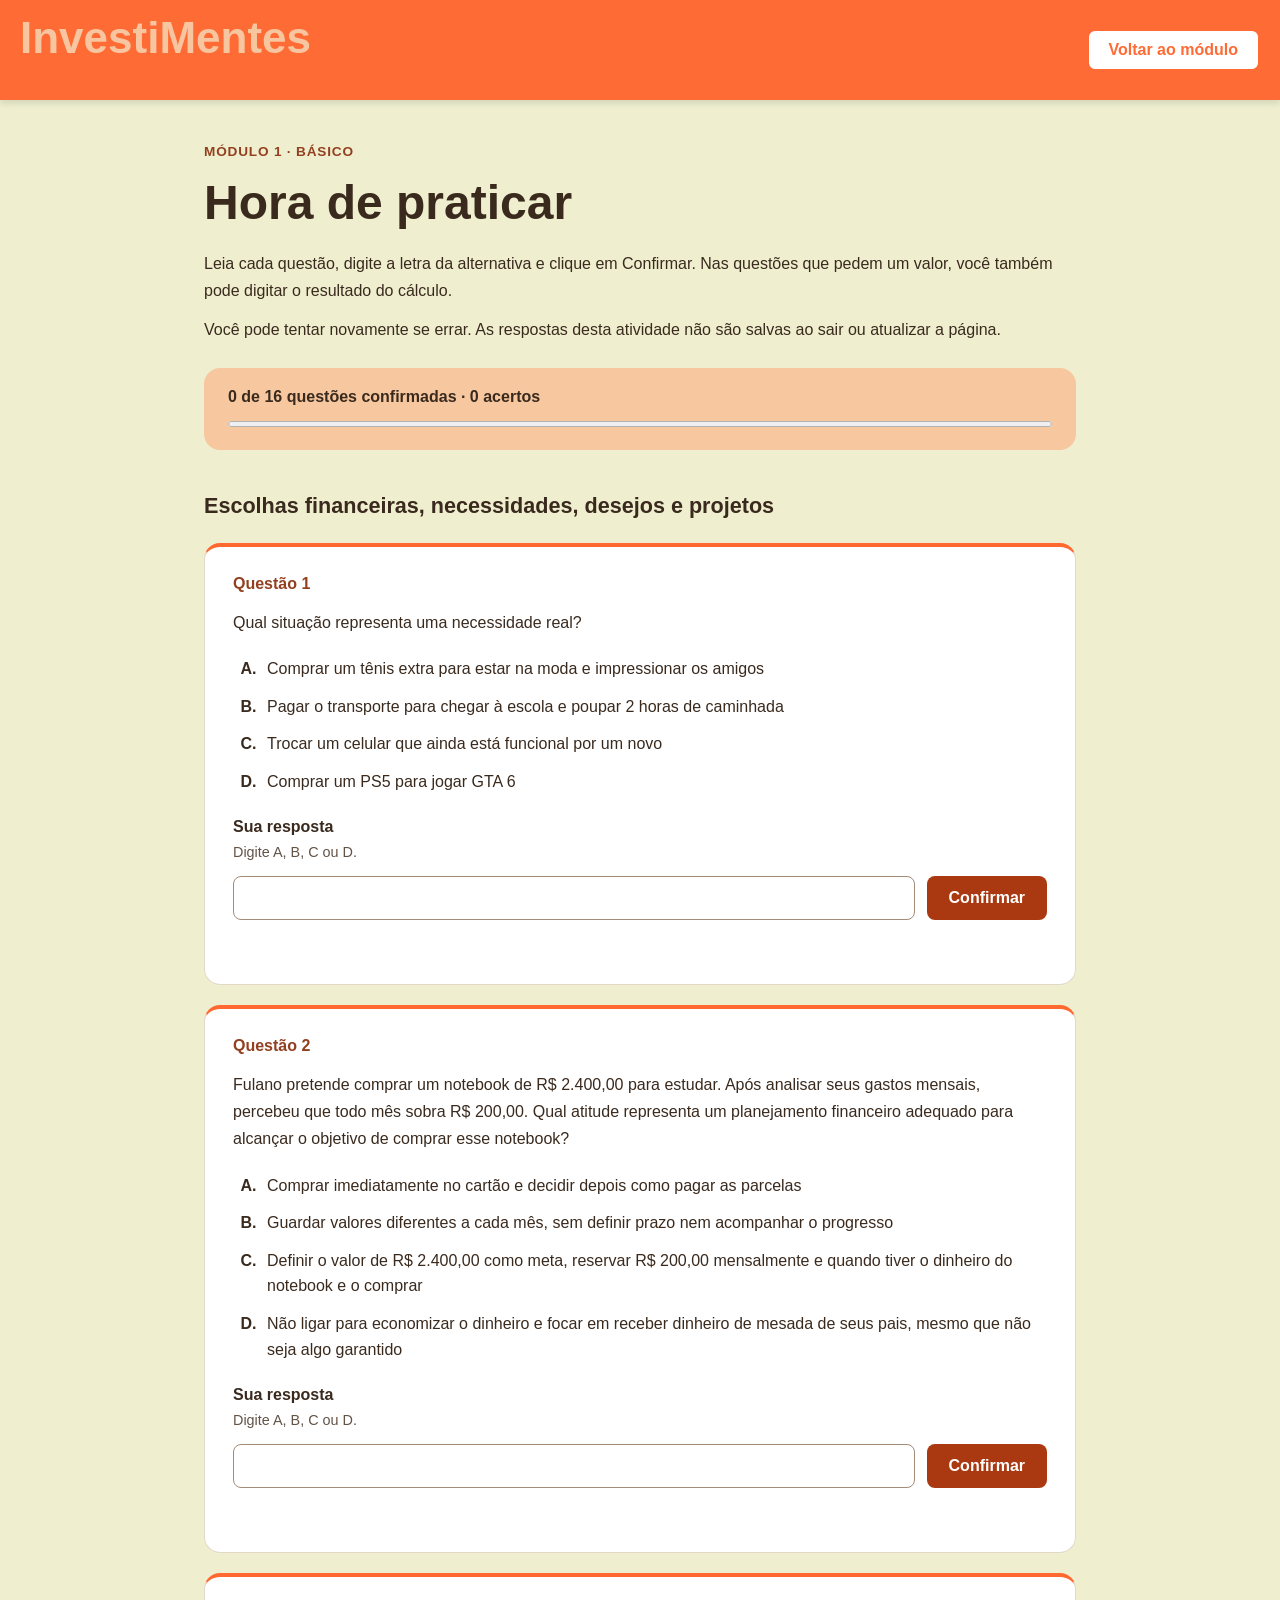
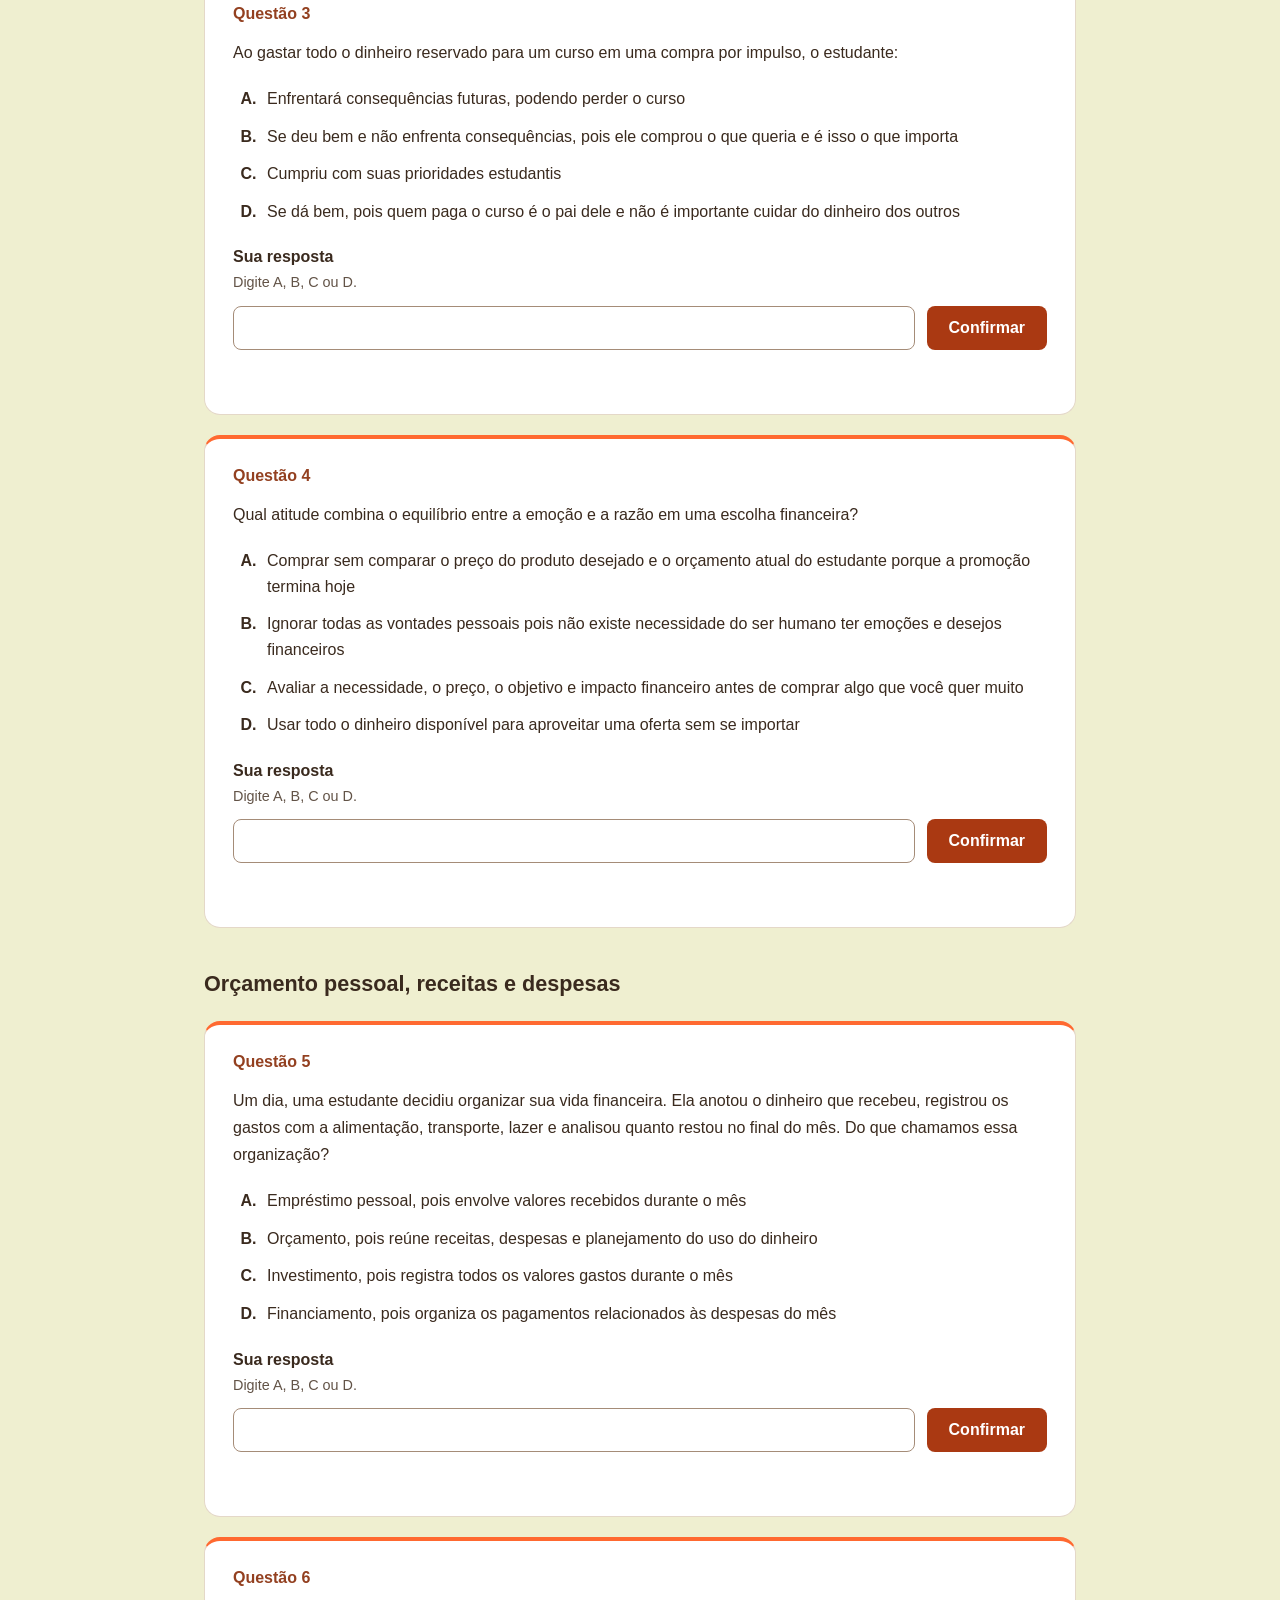
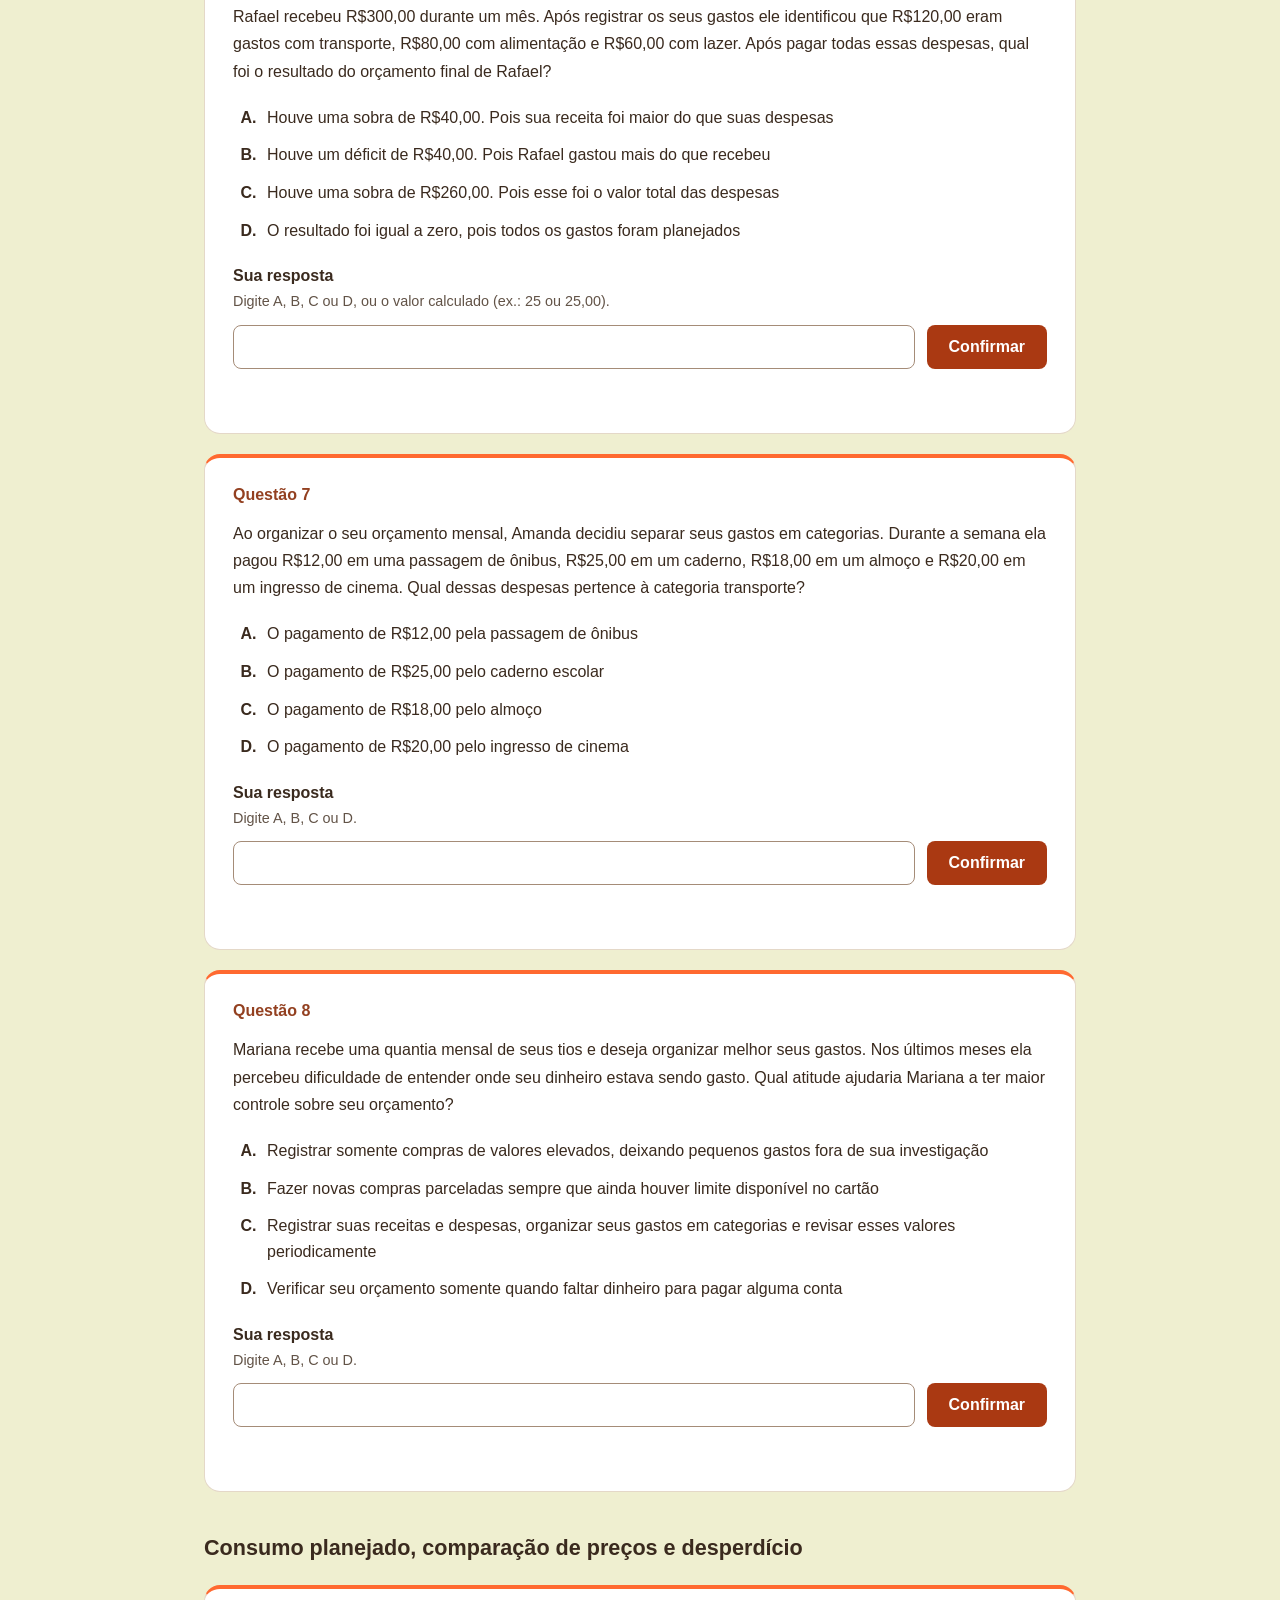
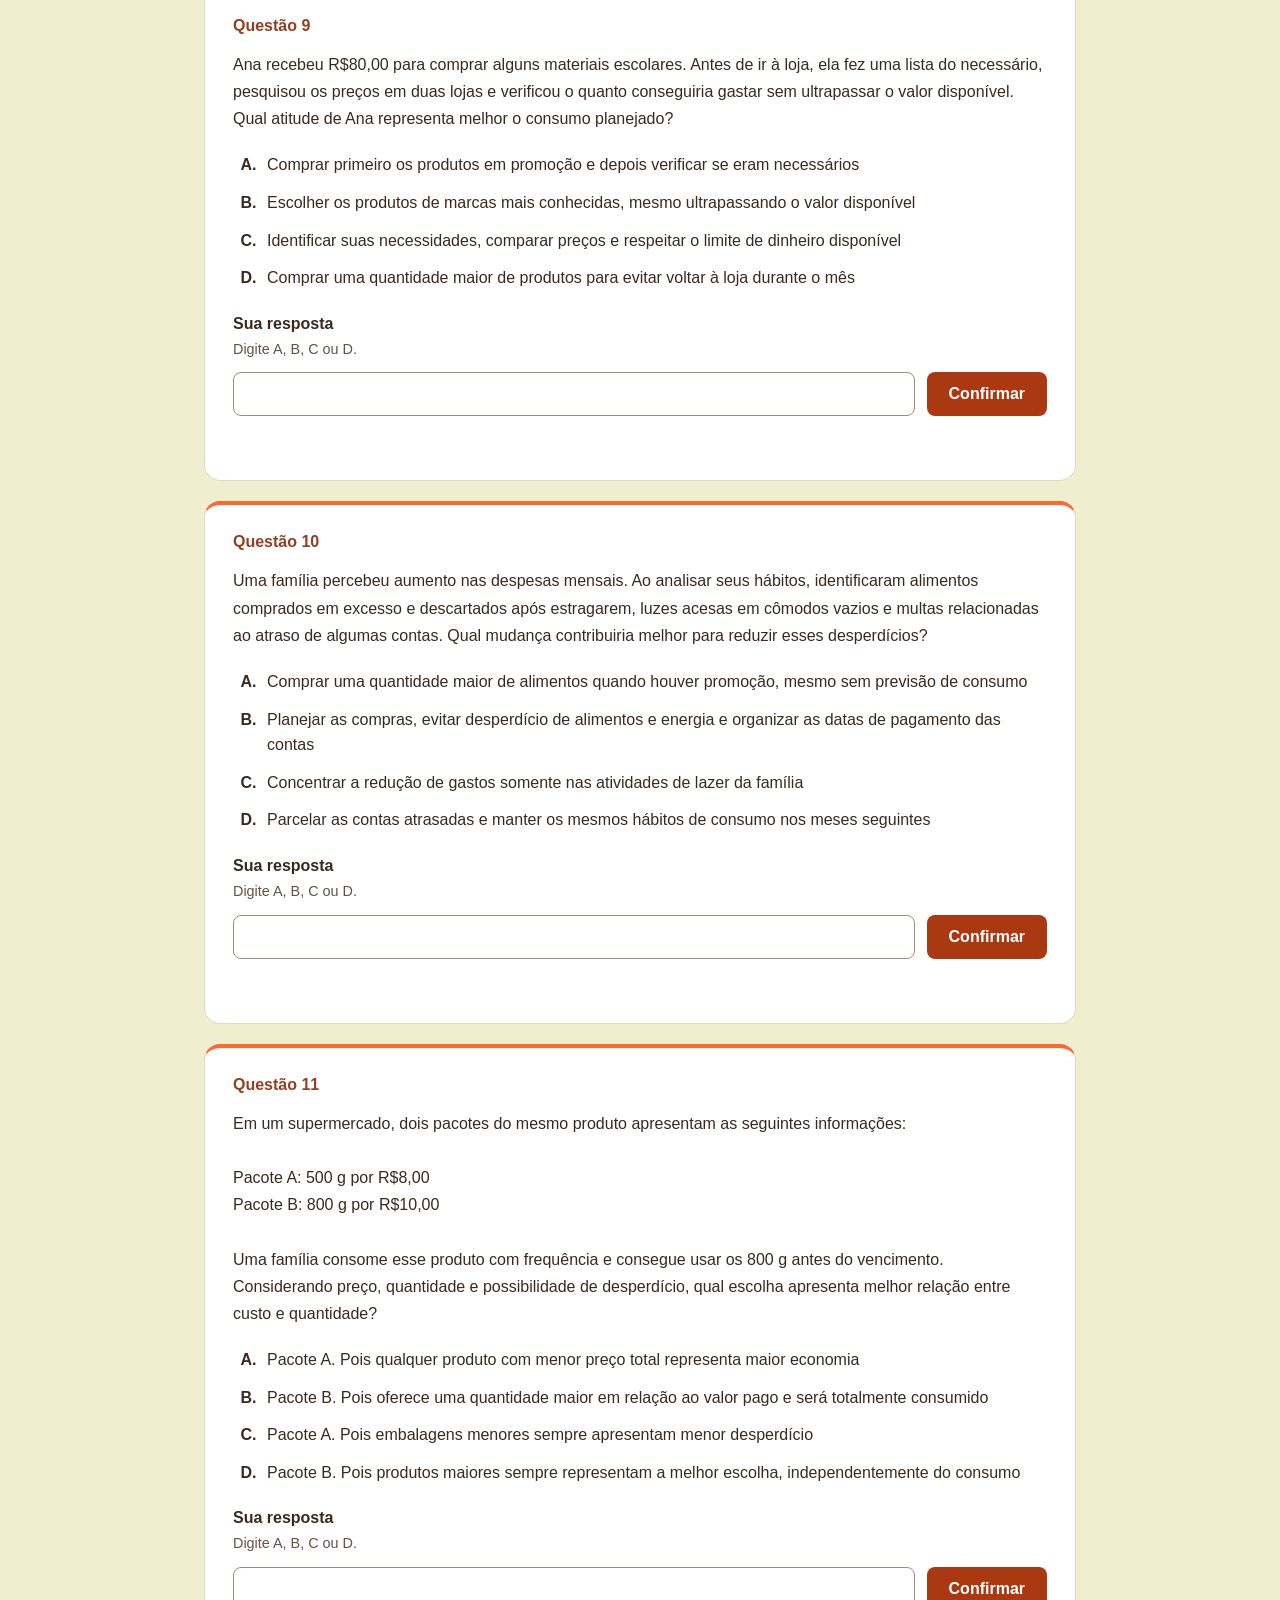
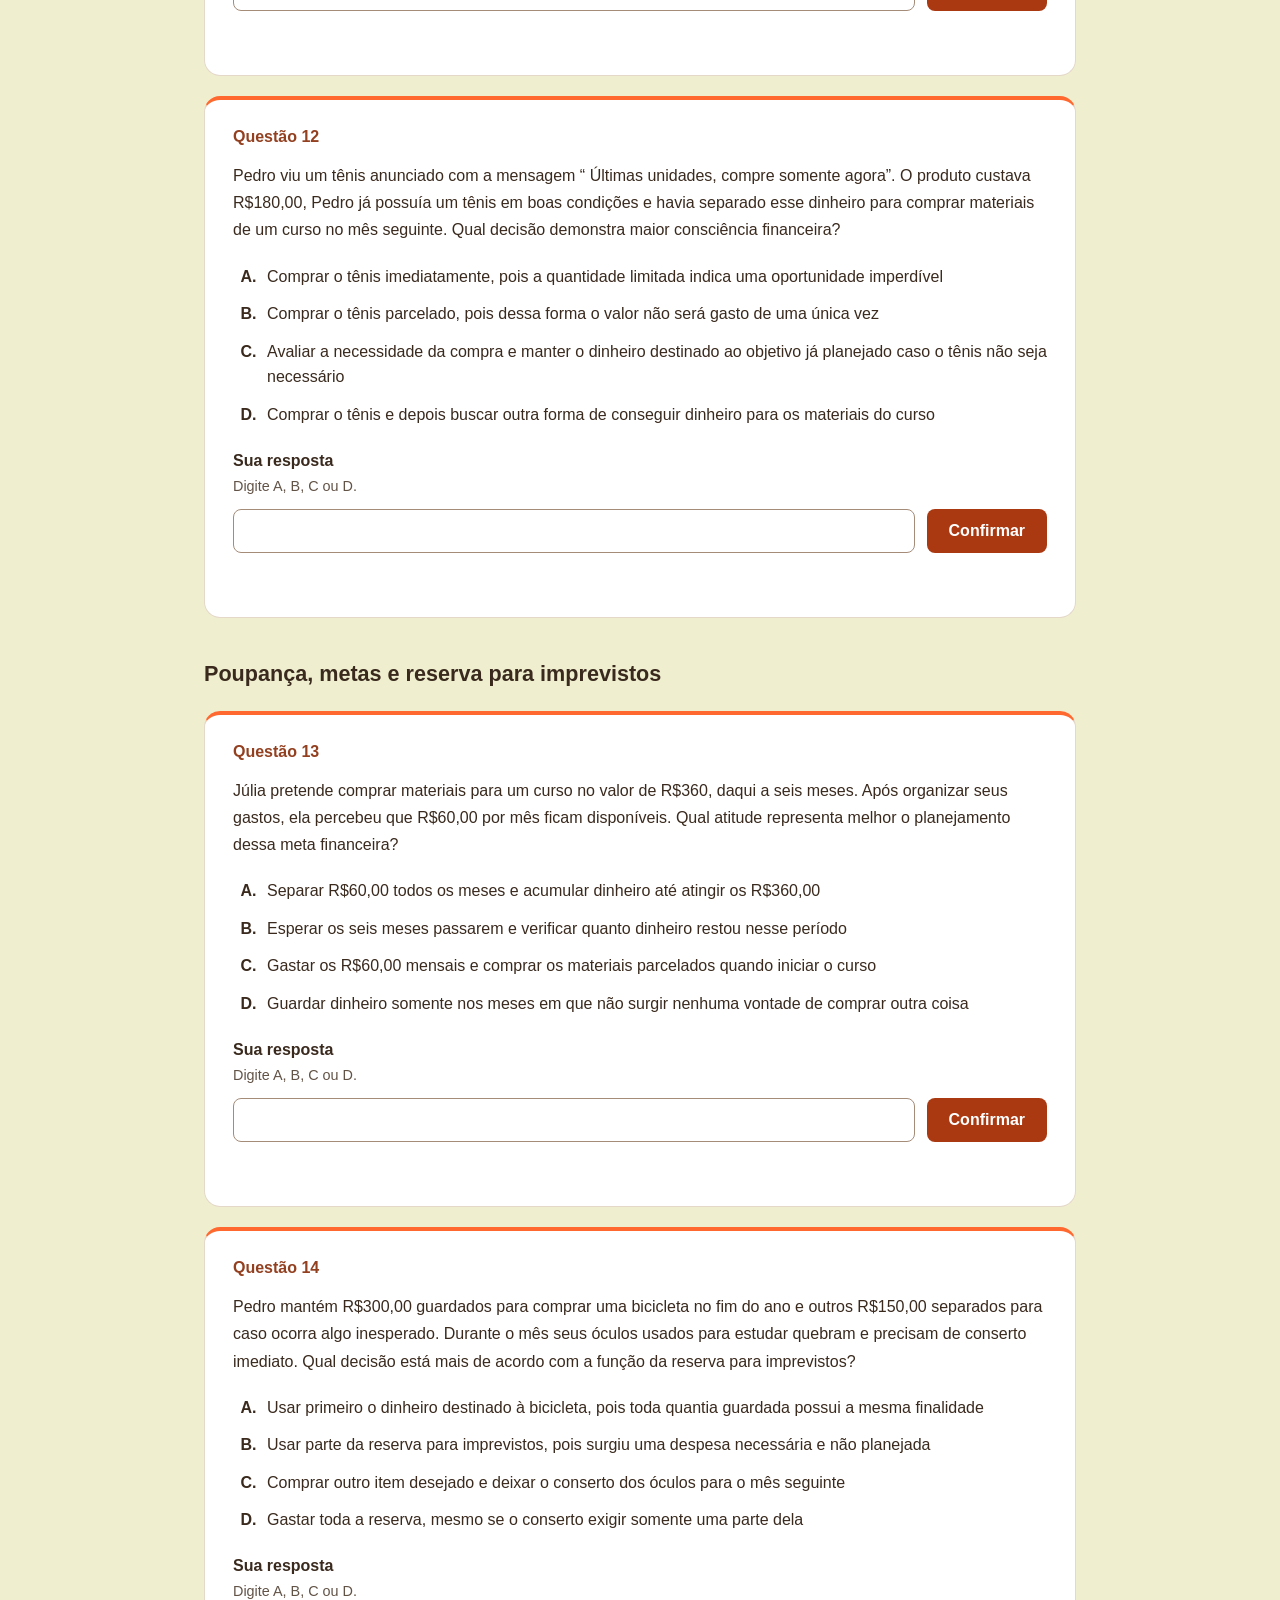
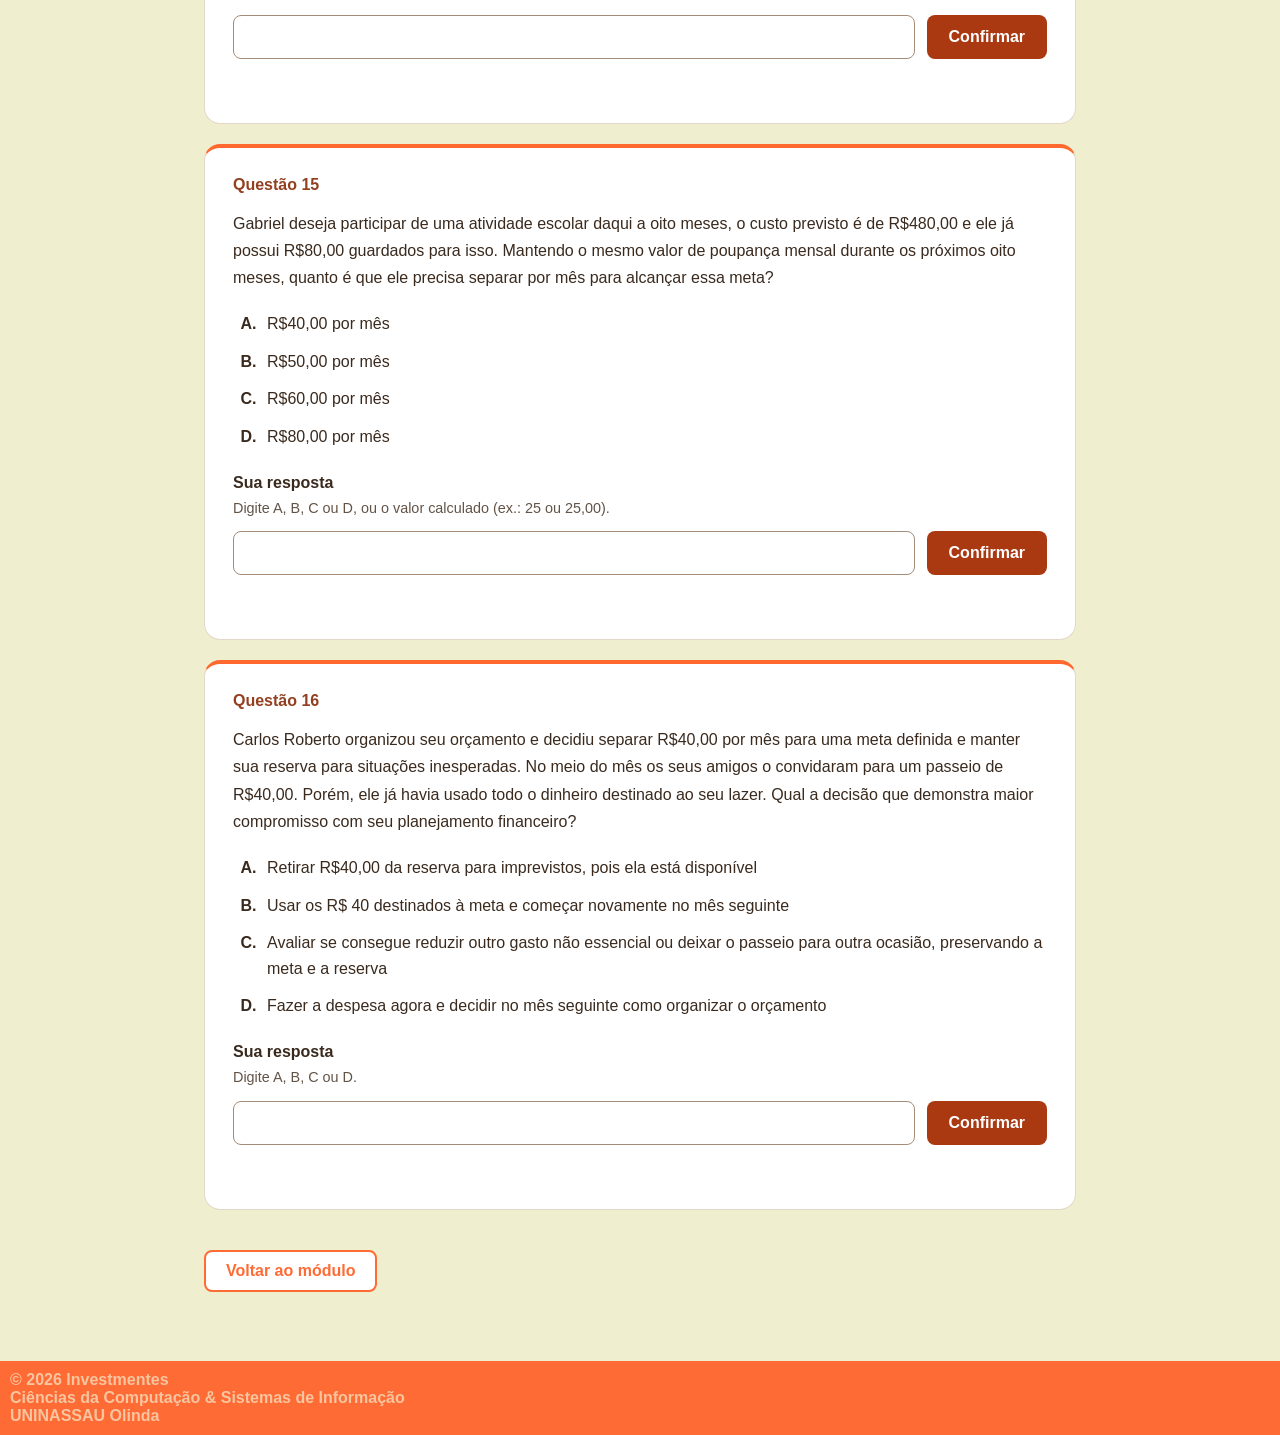
==== frontend/pages/atividade-modulo1.html @ 152924aa "adição dos forms dos modulos basico e intermediario" ====
<!DOCTYPE html>
<html lang="pt-BR">

<head>
  <meta charset="UTF-8">
  <meta name="viewport" content="width=device-width, initial-scale=1.0">

  <title>Atividade — Módulo Básico | InvestiMentes</title>

  <link rel="icon" href="../assets/icons/logo_invest.ico">
  <link rel="stylesheet" href="../css/reset.css">
  <link rel="stylesheet" href="../css/global.css">
  <link rel="stylesheet" href="../css/layout/header.css">
  <link rel="stylesheet" href="../css/layout/footer.css">
  <link rel="stylesheet" href="../css/components/button.css">
  <link rel="stylesheet" href="../css/atividades.css">

  <script src="../js/data/questoes.js" defer></script>
  <script src="../js/pages/atividades.js" defer></script>

</head>

<body data-modulo="1">
  <a class="pular-conteudo" href="#conteudo">Ir para as questões</a>

  <header class="cabecalho">
    <a class="cabecalho-brand" href="../index.html">InvestiMentes</a>
    <a class="btn btn--contorno" href="modulo1.html">Voltar ao módulo</a>
  </header>

  <main id="conteudo" class="atividades-container">

    <section class="atividade-intro" aria-labelledby="titulo">
      <p class="atividade-etiqueta">Módulo 1 · Básico</p>

      <h1 id="titulo">Hora de praticar</h1>

      <p>Leia cada questão, digite a letra da alternativa e clique em Confirmar.
      Nas questões que pedem um valor, você também pode digitar o resultado do cálculo.</p>

      <p>Você pode tentar novamente se errar. As respostas desta atividade não são salvas ao sair ou atualizar a página.</p>

      <div class="atividade-resumo" role="status" aria-live="polite" aria-atomic="true">
        <p id="progresso-texto">0 de 16 questões confirmadas · 0 acertos</p>
        <progress id="progresso" max="16" value="0" aria-label="Questões confirmadas"></progress>
        <p id="resultado-final"></p>
      </div>
    </section>

    <noscript>Ative o JavaScript no navegador para responder às questões.</noscript>

    <div id="questoes"></div>

    <a class="btn btn--contorno atividade-voltar" href="modulo1.html">Voltar ao módulo</a>
  </main>

  <div id="footer"></div>
  <script src="../js/components/footer.js"></script>

</body>

</html>
---- frontend/css/global.css ----
/*Configurações_Gerais*/
body {
    margin: 0;
    font-family: 'Segoe UI', Tahoma, Geneva, Verdana, sans-serif;
    background-color: #efefd0;
    color: #3A2A1E;
}
abbr {
    text-decoration: none;
    border-bottom: none;
}
---- frontend/css/layout/header.css ----
.cabecalho {
    position: relative;
    flex-shrink: 0;
    font-size: 18px;
    color: #f7c59f;
    background-color: #ff6b35;
    box-shadow: 0px 4px 6px rgba(0, 0, 0, 0.1);
    width: 100%;
    height: 100px;
    padding: 20px;
    box-sizing: border-box;
    margin-bottom: 0;

    display: flex;
    align-items: center;
    justify-content: space-between;
}

.cabecalho-brand {
    margin-bottom: 24px;
    font-size: 44px;
    font-weight: bold;
    line-height: normal;
    color: #f7c59f;
    text-decoration: none;
}

.cabecalho-acoes {
    position: absolute;
    top: 20px;
    right: 20px;

    display: flex;
    align-items: center;
    gap: 12px;
}
---- frontend/css/layout/footer.css ----
/*Configurações_rodapé*/
footer{
    margin-top: 5px;
    color: #f7c59f;
    background-color: #ff6b35;
    padding: 10px;
}
---- frontend/css/components/button.css ----
/* ---------- botão base ---------- */
.btn {
    display: inline-flex;
    align-items: center;
    justify-content: center;
    padding: 10px 20px;
    border: 2px solid transparent;
    border-radius: 8px;
    font: inherit;
    font-size: 16px;
    font-weight: bold;
    text-decoration: none;
    color: var(--laranja);
    background-color: transparent;
    cursor: pointer;
    transition: background-color 0.15s ease, border-color 0.15s ease, color 0.15s ease, transform 0.05s ease;
}

.btn:focus-visible {
    outline: 3px solid var(--laranja);
    outline-offset: 3px;
}

.btn:active {
    transform: scale(0.98);
}

.btn:disabled {
    cursor: not-allowed;
    opacity: 0.65;
}

/* ---------- variantes ---------- */
.btn--primario {
    background-color: var(--laranja);
    border-color: var(--laranja);
    color: #fff;
}

.btn--primario:hover:not(:disabled) {
    background-color: #e85a26;
    border-color: #e85a26;
}

.btn--contorno {
    background-color: #fff;
    border-color: var(--laranja);
    color: var(--laranja);
}

.btn--contorno:hover:not(:disabled) {
    background-color: var(--laranja);
    border-color: #fff;
    color: #fff;
}

.btn--ghost {
    padding: 0;
    border: none;
    color: var(--laranja);
    font-weight: 600;
    text-decoration: underline;
}

.btn--ghost:hover:not(:disabled) {
    color: #e85a26;
}

.btn--icone {
    padding: 0;
    border: none;
    color: var(--texto-suave);
}

.btn--icone:hover:not(:disabled) {
    color: var(--laranja);
}

/* ---------- tamanhos ---------- */
.btn--grande {
    min-width: 350px;
    min-height: 60px;
    font-size: 22px;
}

.btn--bloco {
    width: 100%;
}
---- frontend/css/atividades.css ----
.atividades-container {
    max-width: 920px;
    margin: 0 auto;
    padding: 40px 24px 64px;
}

.atividade-intro {
    margin-bottom: 40px;
}

.atividade-etiqueta {
    color: #934020;
    font-weight: 700;
    text-transform: uppercase;
    letter-spacing: .06em;
    font-size: .85rem;
}

.atividade-intro h1 {
    font-size: clamp(2rem, 5vw, 3rem);
    margin: 12px 0 20px;
}

.atividade-intro > p {
    line-height: 1.7;
    margin-bottom: 12px;
}

.atividade-resumo {
    background: #f7c89f;
    border-radius: 16px;
    padding: 20px 24px;
    margin-top: 24px;
    font-weight: 600;
}

.atividade-resumo progress {
    width: 100%;
    height: 12px;
    accent-color: #ac3c12;
    margin-top: 12px;
}

#resultado-final:not(:empty) {
    margin-top: 12px;
}

.atividade-materia {
    margin-bottom: 40px;
}

.atividade-materia > h2 {
    font-size: 1.35rem;
    line-height: 1.5;
    margin-bottom: 20px;
}

.questao-card {
    background: white;
    border: 1px solid #e4d8c8;
    border-top: 4px solid #ff6930;
    border-radius: 16px;
    padding: 28px;
    margin-bottom: 20px;
}

.questao-card h3 {
    color: #934020;
    margin-bottom: 16px;
    font-size: 1rem;
}

.questao-enunciado {
    white-space: pre-line;
    line-height: 1.7;
}

.questao-alternativas {
    list-style-type: upper-alpha;
    padding-left: 28px;
    margin: 20px 0 24px;
}

.questao-alternativas li {
    padding-left: 6px;
    margin-bottom: 12px;
    line-height: 1.6;
}

.questao-alternativas li::marker {
    font-weight: 700;
}

.questao-card label {
    display: block;
    font-weight: 600;
}

.questao-ajuda {
    font-size: .9rem;
    line-height: 1.5;
    color: #625347;
    margin: 6px 0 12px;
}

.questao-resposta {
    display: flex;
    gap: 12px;
}

.questao-resposta input {
    min-width: 0;
    flex: 1;
    border: 1px solid #a58c78;
    border-radius: 8px;
    padding: 12px 14px;
    background: #fff;
    color: #3a2a1e;
    font: inherit;
}

.questao-resposta button {
    border: 0;
    border-radius: 8px;
    background: #aa3912;
    color: white;
    font: inherit;
    font-weight: 700;
    padding: 12px 22px;
    cursor: pointer;
}

.questao-resposta button:hover {
    background: #832b0e;
}

.questao-feedback {
    min-height: 24px;
    margin-top: 12px;
    line-height: 1.5;
    font-weight: 600;
}

.questao-card[data-estado="acerto"] {
    border-color: #267044;
}

.questao-card[data-estado="acerto"] .questao-feedback {
    color: #226139;
}

.questao-card[data-estado="erro"] .questao-feedback {
    color: #a12b1b;
}

.questao-resposta input[aria-invalid="true"] {
    border-color: #a12b1b;
}

.atividades-container :focus-visible, .pular-conteudo:focus-visible {
    outline: 3px solid #773e20;
    outline-offset: 4px;
}

.pular-conteudo {
    position: absolute;
    left: 16px;
    top: -80px;
    background: white;
    padding: 12px;
    z-index: 10;
}

.pular-conteudo:focus {
    top: 12px;
}

.atividade-voltar {
    display: inline-block;
}

@media (max-width: 600px) {
    .atividades-container {
        padding: 28px 16px 40px;
    }

    .questao-card {
        padding: 20px 16px;
    }

    .questao-resposta {
        flex-direction: column;
    }

    .questao-resposta button {
        min-height: 46px;
    }

    .cabecalho {
        gap: 16px;
        flex-wrap: wrap;
    }

}
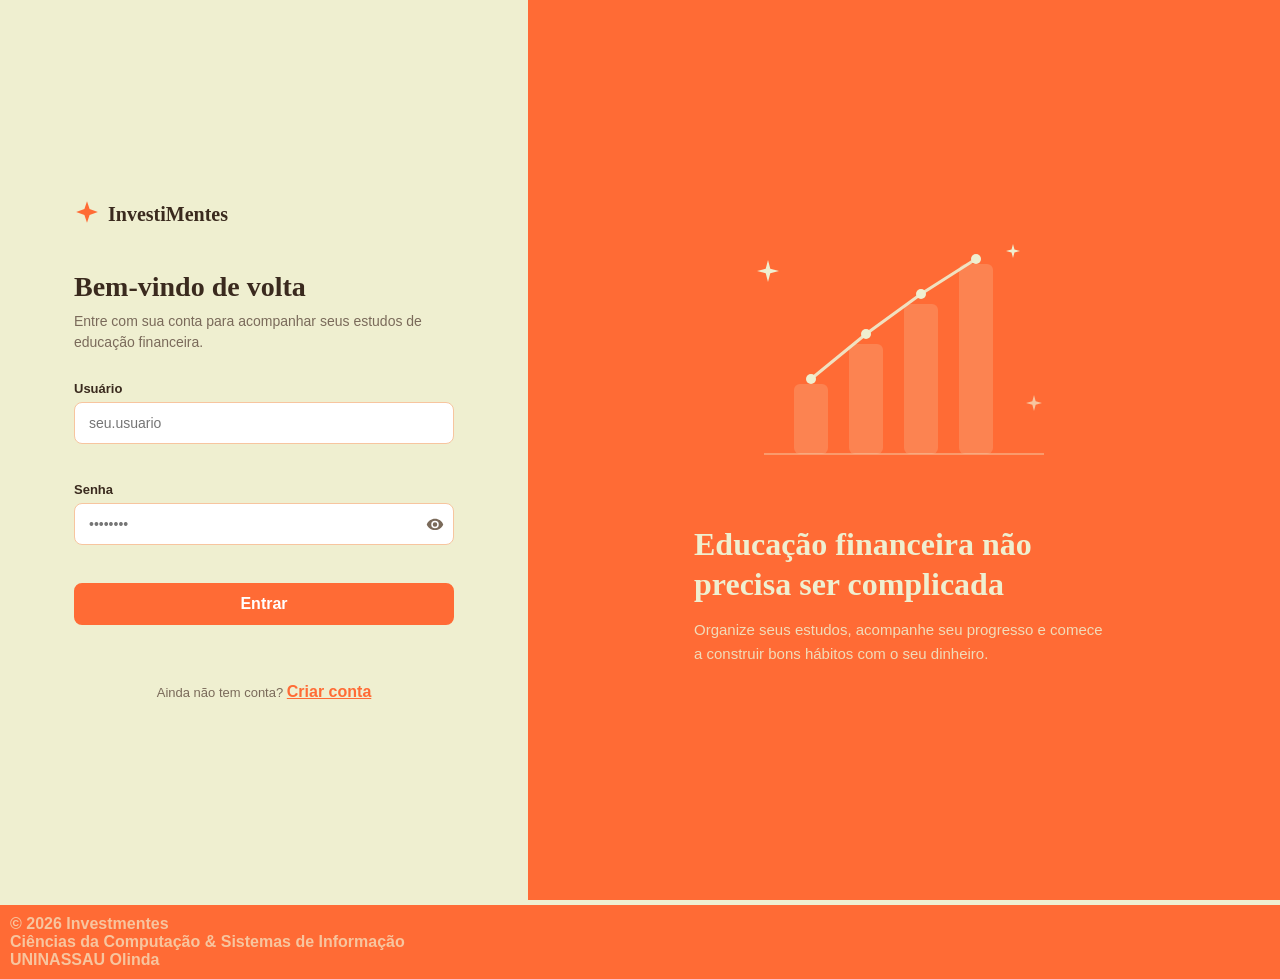
==== commit 920c9a44: "feat: add backend func api a forms" ====
--- a/frontend/pages/atividade-modulo1.html
+++ b/frontend/pages/atividade-modulo1.html
@@ -16,6 +16,10 @@
   <link rel="stylesheet" href="../css/atividades.css">
 
   <script src="../js/data/questoes.js" defer></script>
+  <script src="../js/config/config.js" defer></script>
+  <script src="../js/services/api.js" defer></script>
+  <script src="../js/services/auth.js" defer></script>
+  <script src="../js/services/progresso.js" defer></script>
   <script src="../js/pages/atividades.js" defer></script>
 
 </head>
@@ -24,7 +28,7 @@
   <a class="pular-conteudo" href="#conteudo">Ir para as questões</a>
 
   <header class="cabecalho">
-    <a class="cabecalho-brand" href="../index.html">InvestiMentes</a>
+    <a class="cabecalho-brand" href="../pages/home.html">InvestiMentes</a>
     <a class="btn btn--contorno" href="modulo1.html">Voltar ao módulo</a>
   </header>
 
@@ -38,11 +42,12 @@
       <p>Leia cada questão, digite a letra da alternativa e clique em Confirmar.
       Nas questões que pedem um valor, você também pode digitar o resultado do cálculo.</p>
 
-      <p>Você pode tentar novamente se errar. As respostas desta atividade não são salvas ao sair ou atualizar a página.</p>
+      <p>Você pode tentar novamente se errar. Suas respostas são salvas na conta
+      e o progresso do módulo continua de onde você parou.</p>
 
       <div class="atividade-resumo" role="status" aria-live="polite" aria-atomic="true">
-        <p id="progresso-texto">0 de 16 questões confirmadas · 0 acertos</p>
-        <progress id="progresso" max="16" value="0" aria-label="Questões confirmadas"></progress>
+        <p id="progresso-texto">0 de 16 questões concluídas</p>
+        <progress id="progresso" max="16" value="0" aria-label="Questões concluídas"></progress>
         <p id="resultado-final"></p>
       </div>
     </section>
--- a/frontend/css/atividades.css
+++ b/frontend/css/atividades.css
@@ -134,6 +134,24 @@
     background: #832b0e;
 }
 
+/* Estado de falha: a resposta foi validada, mas a API não respondeu */
+.questao-resposta button[disabled] {
+    background: #b0a49c;
+    cursor: progress;
+}
+
+.questao-resposta button[disabled]:hover {
+    background: #b0a49c;
+}
+
+.questao-card[data-estado="falha"] {
+    border-color: #a8730d;
+}
+
+.questao-card[data-estado="falha"] .questao-feedback {
+    color: #8a5a08;
+}
+
 .questao-feedback {
     min-height: 24px;
     margin-top: 12px;
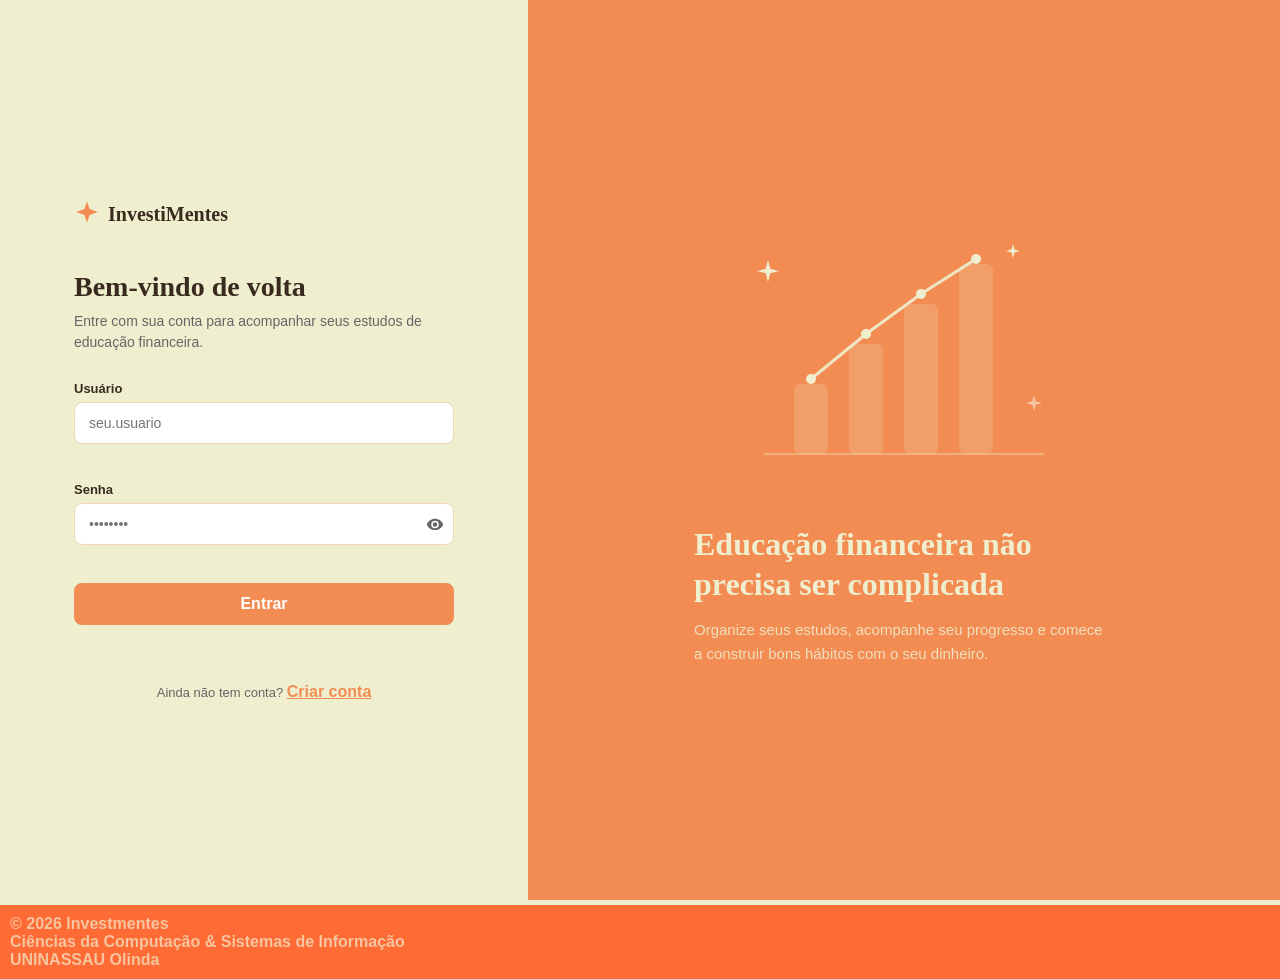
==== commit d8a5a834: "feat: add pagina de config, com backend funcional, frontend responsivel, endopints funcional, autent" ====
--- a/frontend/pages/atividade-modulo1.html
+++ b/frontend/pages/atividade-modulo1.html
@@ -22,6 +22,8 @@
   <script src="../js/services/progresso.js" defer></script>
   <script src="../js/pages/atividades.js" defer></script>
 
+  <script src="../js/components/theme.js"></script>
+  <script src="../js/components/theme-toggle.js"></script>
 </head>
 
 <body data-modulo="1">
--- a/frontend/css/global.css
+++ b/frontend/css/global.css
@@ -1,11 +1,63 @@
-/*Configurações_Gerais*/
+/* Configurações_Gerais */
+:root {
+  /* Tema claro */
+  --fundo: #efefd0;
+  --superfice: #ffffff;
+  --borda: #dddddd;
+  --texto-escuro: #3A2A1E;
+  --texto-suave: #666666;
+  --texto-invertido: #ffffff;
+  --laranja: #f28c52;
+  --pessego: #f2d7b6;
+  --cor-principal: #f28c52;
+  --cor-branco: #ffffff;
+  --sucesso: #4a9c5d;
+  --erro: #c93c3c;
+}
+
+[data-tema="escuro"] {
+  /* Tema escuro */
+  --fundo: #1f1f1a;
+  --superfice: #2b2b26;
+  --borda: #3f3f38;
+  --texto-escuro: #e6e6dc;
+  --texto-suave: #b9b9ad;
+  --texto-invertido: #1f1f1a;
+  --laranja: #f5a56b;
+  --pessego: #d8b89a;
+  --cor-principal: #f5a56b;
+  --cor-branco: #e6e6dc;
+  --sucesso: #5fb475;
+  --erro: #e06c6c;
+}
+
 body {
-    margin: 0;
-    font-family: 'Segoe UI', Tahoma, Geneva, Verdana, sans-serif;
-    background-color: #efefd0;
-    color: #3A2A1E;
+  margin: 0;
+  font-family: 'Segoe UI', Tahoma, Geneva, Verdana, sans-serif;
+  background-color: var(--fundo);
+  color: var(--texto-escuro);
+  transition: background-color 0.2s ease, color 0.2s ease;
 }
+
 abbr {
-    text-decoration: none;
-    border-bottom: none;
+  text-decoration: none;
+  border-bottom: none;
+}
+
+/* Botão de troca de tema */
+.botao-tema {
+  min-width: 88px;
+}
+
+.botao-tema.ativo {
+  background-color: var(--laranja);
+  border-color: var(--laranja);
+  color: #fff;
+}
+
+.botao-tema--flutuante {
+  position: absolute;
+  top: 16px;
+  right: 16px;
+  z-index: 10;
 }
